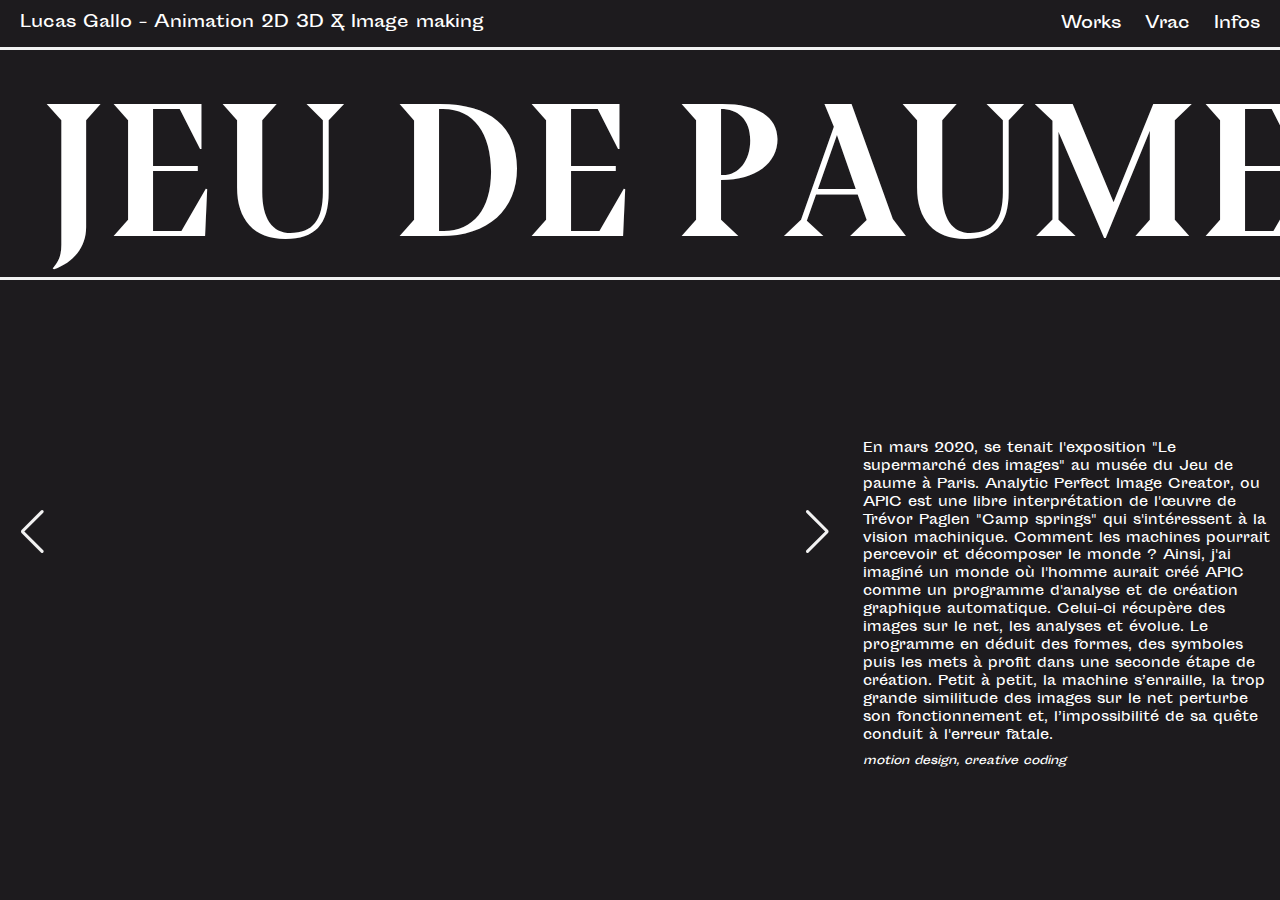
==== index.html @ 1166bcd1 "Add files via upload" ====
<!doctype html>
<html lang="fr">
<meta charset="UTF-8">

	<head>

		<title>Lucas Gallo</title>
		<meta name="viewport" content="width=device-width, initial-scale=1.0">
		<meta name="description" content="Portfolio Lucas Gallo"/>
		<meta name="keywords" content="gallo lucas,lucas gallo,design,graphic,graphisme,portfolio"/>
		<link rel="icon" type="image/png" href="img/favicon.png" />
		<link rel="stylesheet" href="master.css">
		<link rel="stylesheet" href="dist/css/swiper-bundle.css">
		<script src="dist/js/jquery-3.5.1.min.js"></script>

	</head>
	
	<body>
		<div id="header_desktop">
			<div id="barre_desktop">
				<p>Lucas Gallo - Animation 2D 3D & Image making</p>

				<ul id="menu_desktop">

					<a href="index.html"><li>Works</li></a>
					<a href="indexworks.html"><li>Vrac</li></a>
					<a href="infos.html"><li>Infos</li></a>

				</ul>

			</div><!-- fin barre desktop -->
<hr style="height:3px;border-width:0;color:#f2f2f2;background-color:#f2f2f2">
		</div> <!-- fin div header desktop -->



<div id="main">

<!--

  ____  ___    ____  
 |    ||   \  |    \ 
 |__  ||    \ |  o  )
 __|  ||  D  ||   _/ 
/  |  ||     ||  |   
\  `  ||     ||  |   
 \____j|_____||__|   
                     
                                                                                              
 -->    

			<div id="JDP" class="folio">

				 
<div id='rssBlock'>
   <p class="cnnContents">
       <span class="marqueeStyle">&nbsp;JEU DE PAUME - APIC // JEU DE PAUME - APIC // </span>
 <!-- duplicate above, change style to allow continous scroll -->
        <span class="marqueeStyle2">&nbsp;JEU DE PAUME - APIC // JEU DE PAUME - APIC // &nbsp;</span>
      </p>
</div>



<hr style="height:3px;border-width:0;color:#f2f2f2;background-color:#f2f2f2; margin-top:2px">

<div class="button">
<div class="folio_contenue">
						<div class="folio_swiper">

								 	<!-- Swiper -->
							<div class="swiper-container">

								<div class="swiper-wrapper">
                                            
                                    <div class="swiper-slide"><div class = "vimeo" style="padding:56.25% 0 0 0;position:relative;"><iframe src="https://player.vimeo.com/video/430898953" style="position:absolute;top:0;left:0;width:100%;height:100%;" frameborder="0" allow="autoplay; fullscreen" allowfullscreen></iframe></div>
                                </div>

									     

									<div class="swiper-slide"><img src="img\JDP\5.jpg" alt="lucas gallo dit moi dix mot design graphique graphic design" /></div>
									       
									<div class="swiper-slide"><img src="img\JDP\2.jpg" alt="lucas gallo dit moi dix mot design graphique graphic design" /></div>

									<div class="swiper-slide"><img src="img\JDP\3.jpg" alt="lucas gallo dit moi dix mot design graphique graphic design" /></div>

									<div class="swiper-slide"><img src="img\JDP\4.jpg" alt="lucas gallo dit moi dix mot design graphique graphic design" /></div>
								       
								</div> <!-- fin swiper wrapper -->

									    <!-- Add Arrows -->
									    <div id="white" class="swiper-button-next"></div>
									    <div id="white" class="swiper-button-prev"></div>

							</div><!-- fin swiper container -->

						</div> <!-- fin folio_swiper -->
					 	
					<div class="folio_info">

                        <div class="texte-description">
                                     
							  <p class="description">En mars 2020, se tenait l'exposition "Le supermarché des images" au musée du Jeu de paume à Paris. Analytic Perfect Image Creator, ou APIC est une libre interprétation de l'œuvre de Trévor Paglen "Camp springs" qui s'intéressent à la vision machinique. Comment les machines pourrait percevoir et décomposer le monde ?
                              Ainsi, j'ai imaginé un monde où l'homme aurait créé APIC comme un programme d'analyse et de création graphique automatique.
                              Celui-ci récupère des images sur le net, les analyses et évolue. Le programme en déduit des formes, des symboles puis les mets à profit dans une seconde étape de création. Petit à petit, la machine s’enraille, la trop grande similitude des images sur le net perturbe son fonctionnement et, l’impossibilité de sa quête conduit à l'erreur fatale.</p>
								<p class="tags"><br/> motion design, creative coding</p>
                        </div><!-- fin div text descrip -->
                                   
					</div><!-- fin div FOLIO INFO -->
				</div><!-- fin div FOLIO contenue -->
			  </div><!-- fin div BOUTON CONTENUE -->
			</div><!-- fin div FOLIO  -->










</div><!-- fin div MAIN -->

</body>

<script src="dist/js/swiper-bundle.js"></script>


	 <!-- Initialize Swiper -->
<script>
		var swiper = new Swiper('.swiper-container', {
		slidesPerView: 1,
		spaceBetween: 0,
		loop: true,

		pagination: {
			el: '.swiper-pagination',
        type: 'progressbar',
      },

		navigation: {
			nextEl: '.swiper-button-next',
			prevEl: '.swiper-button-prev',
		},

		});

</script>
    
<script src="https://player.vimeo.com/api/player.js"></script>

<script>
		$(".cnnContents").click(function(){
		  $(".button").toggle();
		});
</script>
---- master.css ----
@import url("reset.css");

@import url("desktop.css");

@import url("mobile.css");

@import url("petit.css");

@import url("font.css");
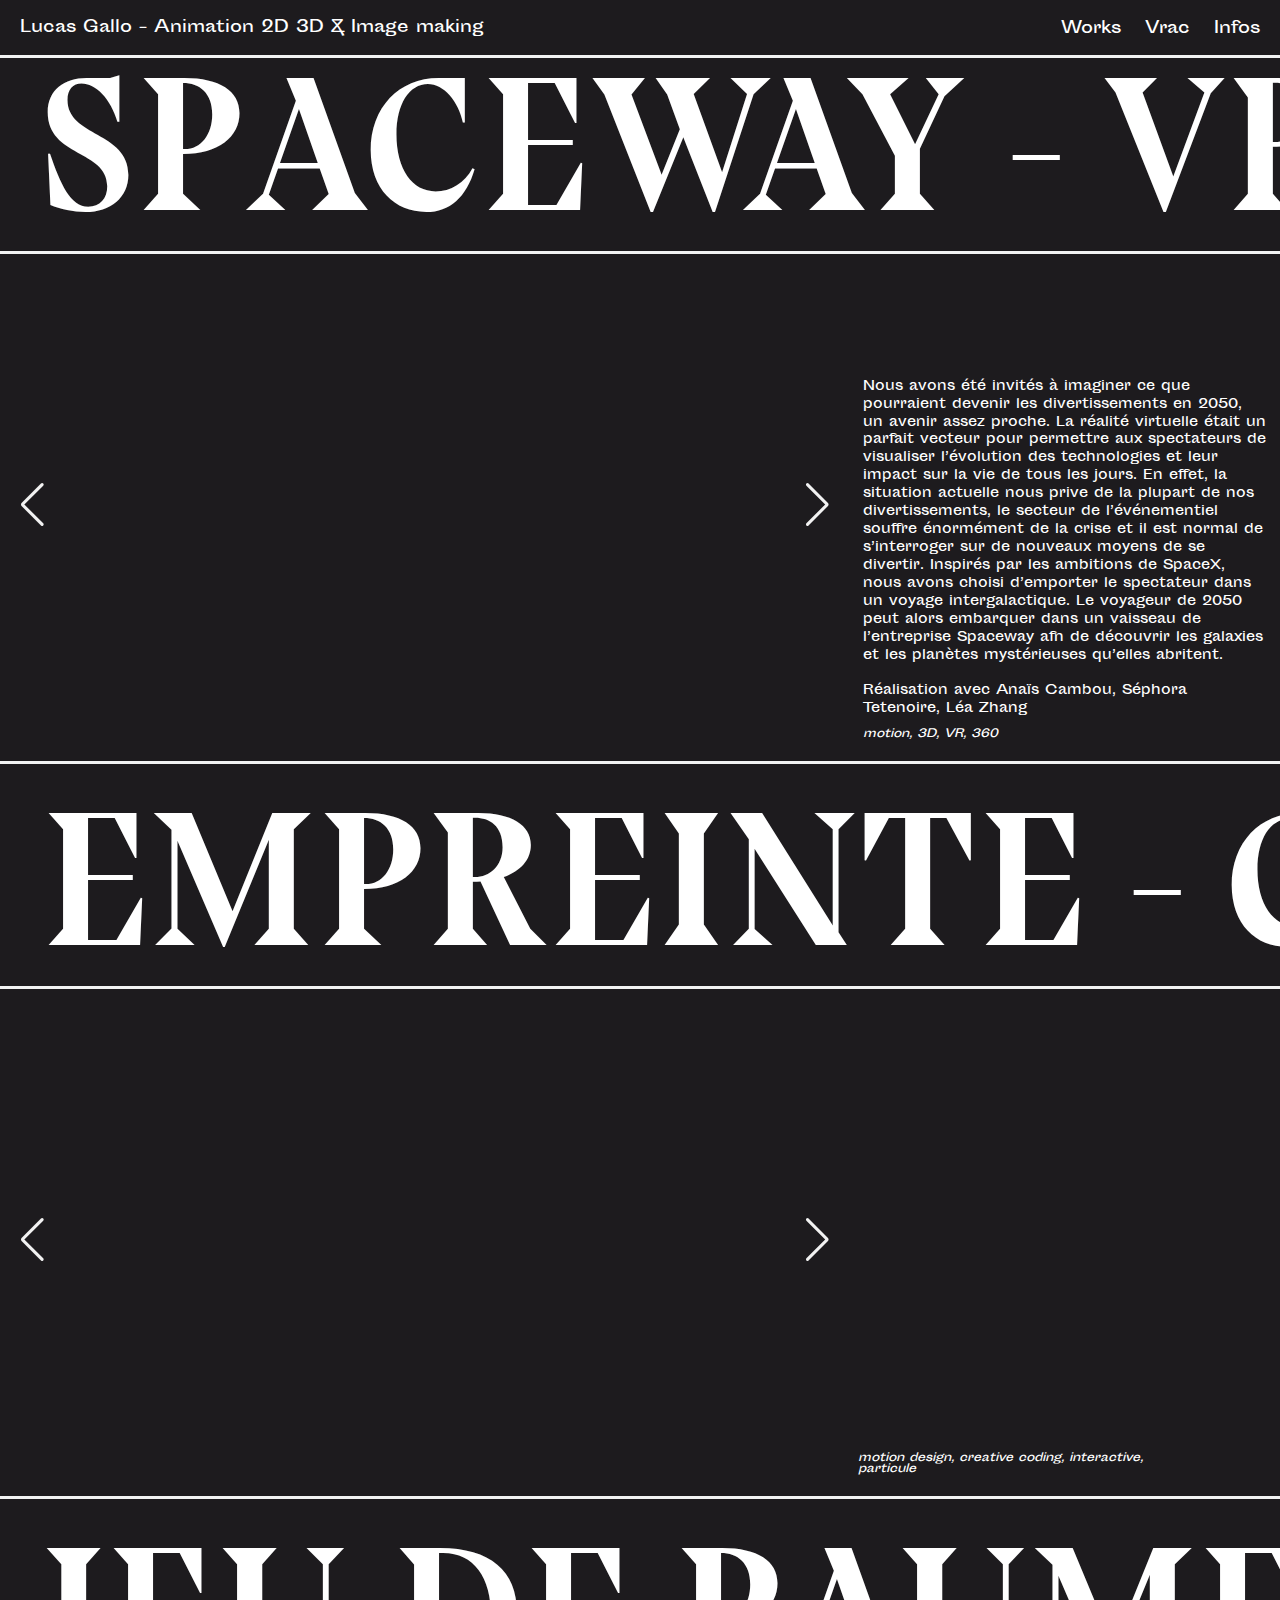
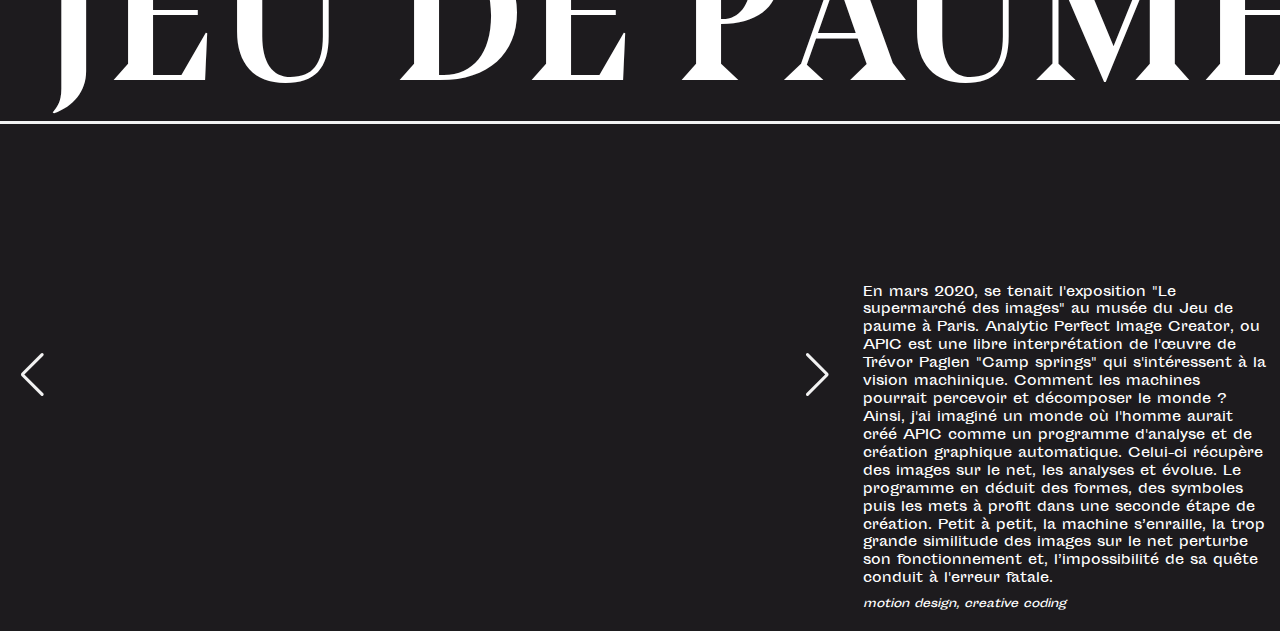
==== commit 2b494069: "Add files via upload" ====
--- a/index.html
+++ b/index.html
@@ -23,18 +23,158 @@
 				<ul id="menu_desktop">
 
 					<a href="index.html"><li>Works</li></a>
-					<a href="indexworks.html"><li>Vrac</li></a>
+					<a href="vrac.html"><li>Vrac</li></a>
 					<a href="infos.html"><li>Infos</li></a>
 
 				</ul>
 
 			</div><!-- fin barre desktop -->
-<hr style="height:3px;border-width:0;color:#f2f2f2;background-color:#f2f2f2">
+
 		</div> <!-- fin div header desktop -->
 
 
 
 <div id="main">
+
+<!--
+
+  ___________________  _____  _________ ___________
+ /   _____/\______   \/  _  \ \_   ___ \\_   _____/
+ \_____  \  |     ___/  /_\  \/    \  \/ |    __)_ 
+ /        \ |    |  /    |    \     \____|        \
+/_______  / |____|  \____|__  /\______  /_______  /
+        \/                  \/        \/        \/               
+                                                                                              
+ -->    
+
+			<div id="spaceway" class="folio">
+
+<div id='rssBlock'>
+   <p class="cnnContents">
+       <span class="marqueeStyle">&nbsp;SPACEWAY - VR 360° // </span>
+ <!-- duplicate above, change style to allow continous scroll -->
+        <span class="marqueeStyle2">&nbsp;SPACEWAY - VR 360° // &nbsp;</span>
+      </p>
+</div>
+
+<hr style="height:3px;border-width:0;color:#f2f2f2;background-color:#f2f2f2; margin-top:2px">
+
+<div class="button">
+<div class="folio_contenue">
+						<div class="folio_swiper">
+
+								 	<!-- Swiper -->
+							<div class="swiper-container">
+
+								<div class="swiper-wrapper">
+                                            
+                                    <div class="swiper-slide"><div class = "vimeo" style="padding:56.25% 0 0 0;position:relative;"><iframe src="https://player.vimeo.com/video/499013577" style="position:absolute;top:0;left:0;width:100%;height:100%;" frameborder="0" allow="autoplay; fullscreen" allowfullscreen></iframe></div></div>
+
+									     
+
+									<div class="swiper-slide"><img src="img\JDP\5.jpg" alt="lucas gallo dit moi dix mot design graphique graphic design" /></div>
+									       
+									<div class="swiper-slide"><img src="img\JDP\2.jpg" alt="lucas gallo dit moi dix mot design graphique graphic design" /></div>
+
+									<div class="swiper-slide"><img src="img\JDP\3.jpg" alt="lucas gallo dit moi dix mot design graphique graphic design" /></div>
+
+									<div class="swiper-slide"><img src="img\JDP\4.jpg" alt="lucas gallo dit moi dix mot design graphique graphic design" /></div>
+								       
+								</div> <!-- fin swiper wrapper -->
+
+									    <!-- Add Arrows -->
+									    <div id="white" class="swiper-button-next"></div>
+									    <div id="white" class="swiper-button-prev"></div>
+
+							</div><!-- fin swiper container -->
+
+						</div> <!-- fin folio_swiper -->
+					 	
+					<div class="folio_info">
+
+                        <div class="texte-description">
+                                     
+							  <p class="description">Nous avons été invités à imaginer ce que pourraient devenir les divertissements en 2050, un avenir assez proche.
+                                                 La réalité virtuelle était un parfait vecteur pour permettre aux spectateurs de visualiser l’évolution des technologies et leur impact sur la vie de tous les jours.
+                                                     En effet, la situation actuelle nous prive de la plupart de nos divertissements, le secteur de l’événementiel souffre énormément de la crise et il est normal de s’interroger sur de nouveaux moyens de se divertir.
+                                                     Inspirés par les ambitions de SpaceX, nous avons choisi d’emporter le spectateur dans un voyage intergalactique. Le voyageur de 2050 peut alors embarquer dans un vaisseau de l’entreprise Spaceway afn de découvrir les galaxies et les planètes mystérieuses qu’elles abritent.<br><br> Réalisation avec Anaïs Cambou, Séphora Tetenoire, Léa Zhang   </p>
+								 		         <p class="tags"><br/> motion, 3D, VR, 360</p>
+                        </div><!-- fin div text descrip -->
+                                   
+					</div><!-- fin div FOLIO INFO -->
+				</div><!-- fin div FOLIO contenue -->
+			  </div><!-- fin div BOUTON CONTENUE -->
+			</div><!-- fin div FOLIO  -->
+
+
+<!--
+
+___________   _____ _______________________________.___ _____________________________ 
+\_   _____/  /     \\______   \______   \_   _____/|   |\      \__    ___/\_   _____/ 
+ |    __)_  /  \ /  \|     ___/|       _/|    __)_ |   |/   |   \|    |    |    __)_  
+ |        \/    Y    \    |    |    |   \|        \|   /    |    \    |    |        \ 
+/_______  /\____|__  /____|    |____|_  /_______  /|___\____|__  /____|   /_______  / 
+        \/         \/                 \/        \/             \/                 \/    
+                     
+                                                                                              
+ -->    
+
+			<div id="EMPREINTE" class="folio">
+
+
+<div id='rssBlock'>
+   <p class="cnnContents">
+       <span class="marqueeStyle">&nbsp;EMPREINTE - CRÉATION GRAPHIQUE PAR LE CORPS // </span>
+ <!-- duplicate above, change style to allow continous scroll -->
+        <span class="marqueeStyle2">&nbsp;EMPREINTE - CRÉATION GRAPHIQUE PAR LE CORPS // &nbsp;</span>
+      </p>
+</div>
+
+<hr style="height:3px;border-width:0;color:#f2f2f2;background-color:#f2f2f2; margin-top:2px">
+
+<div class="button">
+<div class="folio_contenue">
+						<div class="folio_swiper">
+
+								 	<!-- Swiper -->
+							<div class="swiper-container">
+
+								<div class="swiper-wrapper">
+                                            
+                                    <div class="swiper-slide"><div class = "vimeo" style="padding:56.25% 0 0 0;position:relative;"><iframe src="https://player.vimeo.com/video/507442437" style="position:absolute;top:0;left:0;width:100%;height:100%;" frameborder="0" allow="autoplay; fullscreen" allowfullscreen></iframe></div></div>
+
+									     
+
+									<div class="swiper-slide"><img src="img\JDP\5.jpg" alt="lucas gallo dit moi dix mot design graphique graphic design" /></div>
+									       
+									<div class="swiper-slide"><img src="img\JDP\2.jpg" alt="lucas gallo dit moi dix mot design graphique graphic design" /></div>
+
+									<div class="swiper-slide"><img src="img\JDP\3.jpg" alt="lucas gallo dit moi dix mot design graphique graphic design" /></div>
+
+									<div class="swiper-slide"><img src="img\JDP\4.jpg" alt="lucas gallo dit moi dix mot design graphique graphic design" /></div>
+								       
+								</div> <!-- fin swiper wrapper -->
+
+									    <!-- Add Arrows -->
+									    <div id="white" class="swiper-button-next"></div>
+									    <div id="white" class="swiper-button-prev"></div>
+
+							</div><!-- fin swiper container -->
+
+						</div> <!-- fin folio_swiper -->
+					 	
+					<div class="folio_info">
+
+                        <div class="texte-description">
+                                     
+							  <p class="description">
+								<p class="tags"><br/> motion design, creative coding, interactive, particule</p>
+                        </div><!-- fin div text descrip -->
+                                   
+					</div><!-- fin div FOLIO INFO -->
+				</div><!-- fin div FOLIO contenue -->
+			  </div><!-- fin div BOUTON CONTENUE -->
+			</div><!-- fin div FOLIO  -->
 
 <!--
 
@@ -114,12 +254,6 @@
 
 
 
-
-
-
-
-
-
 </div><!-- fin div MAIN -->
 
 </body>
